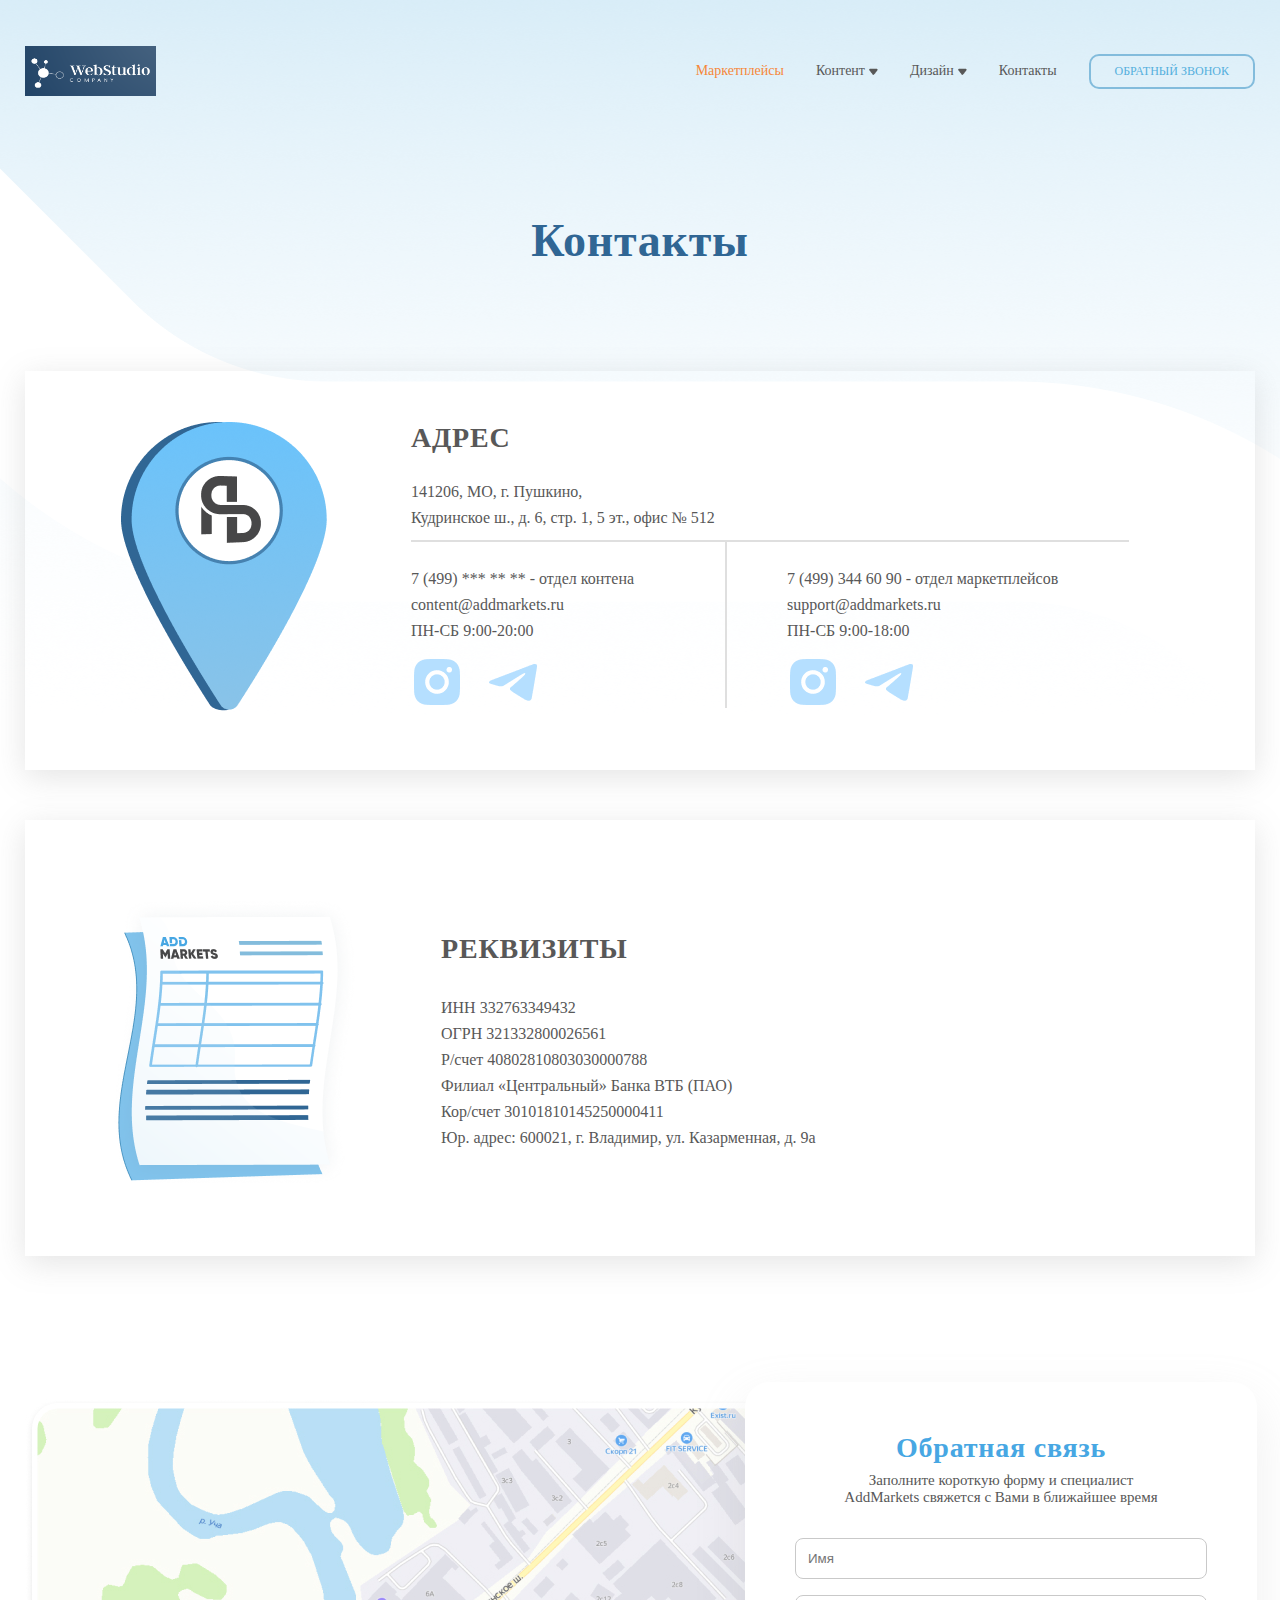
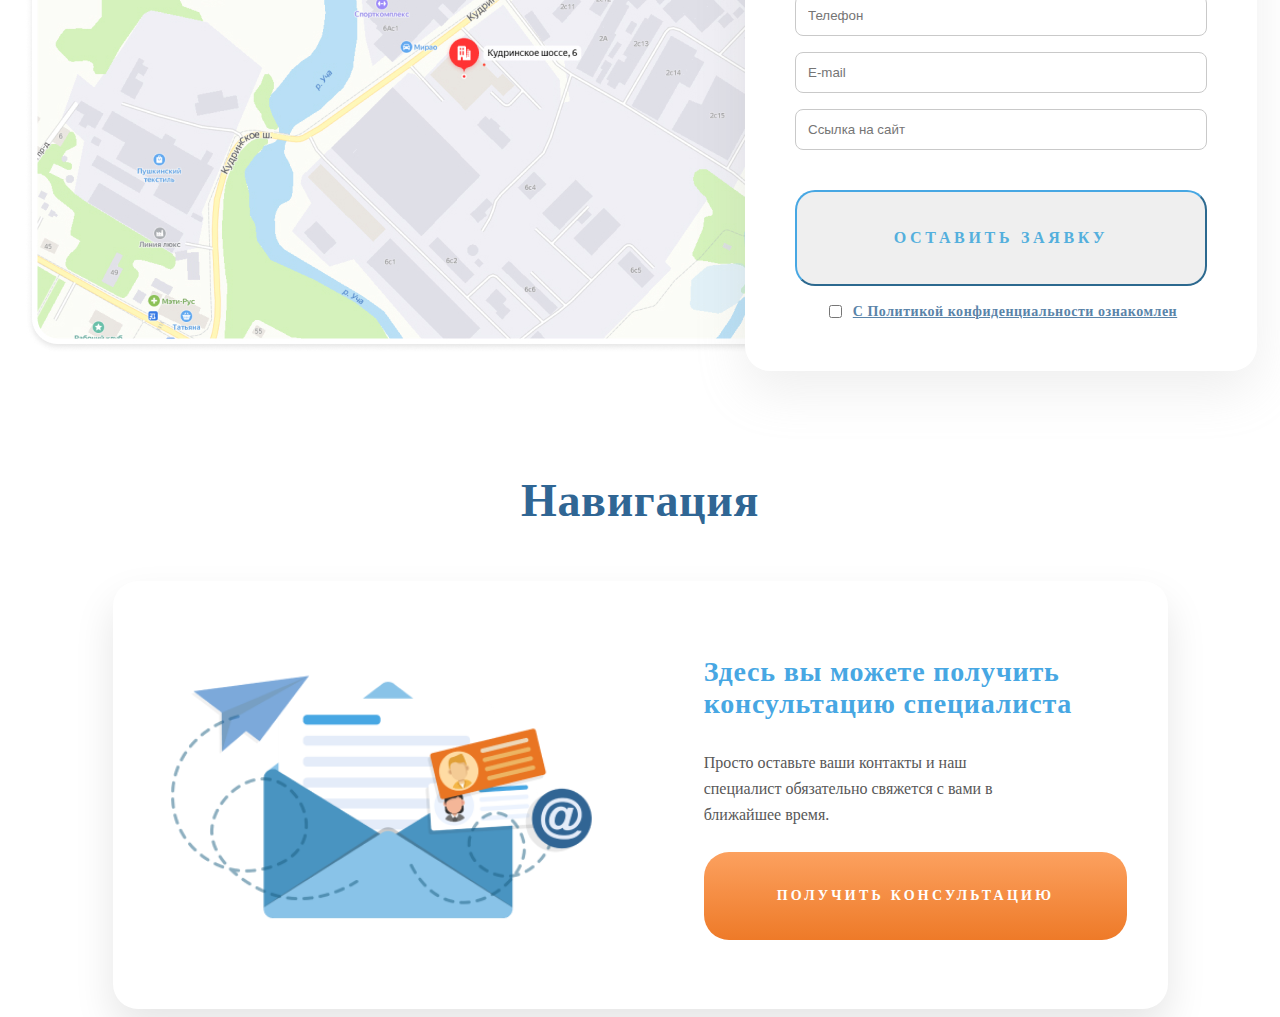
==== pages/contact.html @ 477e2f1d "contact" ====
<!DOCTYPE html>
<html lang="en">
<head>
    <meta charset="UTF-8">
    <meta name="viewport" content="width=device-width, initial-scale=1.0">
    <title>Document</title>
    <link rel="stylesheet" href="../css/contact.css">
</head>
<body>
    <header class="header">
        <div class="container contact-box">
            <a href="../index.html"><img src="../images/webstudio.png" alt="" class="contact-photo"></a>
            <nav class="contact-nav">
                <ul class="contact-link">
                    <li><a href="" class="contact-caption">Маркетплейсы</a></li>
                    <li class="contact-item"><a href="" class="contact-text">Контент</a><img src="../images/cont.png" alt=""></li>
                    <li class="contact-item"><a href="" class="contact-text">Дизайн</a><img src="../images/cont.png" alt=""></li>
                    <li><a href="" class="contact-text">Контакты</a></li>
                    <li><a href="" class="contact-button">ОБРАТНЫЙ ЗВОНОК</a></li>
                </ul>
            </nav>
        </div>
    </header>
    <main>
        <section class="section-address">
            <div class="container">
                <h1 class="address">Контакты</h1>
                <div class="address-box">
                    <div>
                    <img src="../images/location.png" alt="">
                    </div>
                    <div>
                    <ul class="address-li">
                        <li><h2 class="address-text">АДРЕС</h2></li>
                        <li><p class="address-caption">141206, МО, г. Пушкино,</p></li>
                        <li><p class="address-caption">Кудринское ш., д. 6, стр. 1, 5 эт., офис № 512</p></li>
                    </ul>
                    <ul class="address-cont">
                        <li class="address-time"><p class="address-number">7 (499) *** ** ** - отдел контена
                            content@addmarkets.ru <br>
                            ПН-СБ 9:00-20:00</p>
                            <div>
                                <ul class="list-img">
                                    <li><img src="../images/inst.png" alt="" class="address-image"></li>
                                    <li><img src="../images/icontelegram.png" alt="" class="address-image"></li>
                                </ul>
                            </div>
                        </li>
                        <li class="address-itemi">
                            <p class="address-numb">7 (499) 344 60 90 - отдел маркетплейсов
                                support@addmarkets.ru <br>
                                ПН-СБ 9:00-18:00
                                </p>
                                <ul class="list-img">
                                    <li><img src="../images/inst.png" alt="" class="address-image"></li>
                                    <li><img src="../images/icontelegram.png" alt="" class="address-image"></li>
                                </ul>
                        </li>
                    </ul>
                </div>
                </div>
                <div class="address-king">
                    <div>
                    <img src="../images/markets.png" alt="">
                    </div>
                    <div class="address-texts">
                    <h3 class="address-rec">РЕКВИЗИТЫ</h3>
                    <ul>
                        <li>
                            <p class="address-tt">ИНН 332763349432
                            </p>
                        </li>
                        <li>
                            <p class="address-tt">ОГРН 321332800026561
                            </p>
                        </li>
                        <li>
                            <p class="address-tt">Р/счет 40802810803030000788
                            </p>
                        </li>
                        <li>
                            <p class="address-tt">Филиал «Центральный» Банка ВТБ (ПАО)
                            </p>
                        </li>
                        <li>
                            <p class="address-tt">Кор/счет 30101810145250000411
                            </p>
                        </li>
                        <li>
                            <p class="address-tt">Юр. адрес: 600021, г. Владимир, ул. Казарменная, д. 9а</p>
                        </li>
                    </ul>
                </div>
                </div>
                <div class="boxes">
                <div>
                    <img src="../images/map.jpg" alt="">
                </div>
                <div>
                    <div class="backdrop">
                        <h2 class="text-form">Обратная связь</h2>
                        <p class="form-caption">Заполните короткую форму и специалист 
                            AddMarkets свяжется с Вами в ближайшее время</p>
                            <form class="form">
                        <input type="text" id="name" class="address-modal" placeholder="Имя" required>
                        <input type="tell" id="tell" class="address-modal" placeholder="Телефон" required>
                        <input type="email" id="email" class="address-modal" placeholder="E-mail" required>
                        <input type="text" id="text" class="address-modal" placeholder="Ссылка на сайт" required>
                        <button type="submit" class="button">ОСТАВИТЬ ЗАЯВКУ</button>
                    </form>
                        <label class="label-wrapper">
                            <input type="checkbox"  class="input-box" required>
                            <span class="text-checked">С Политикой конфиденциальности ознакомлен</span>
                          </label>
                    </div>
                </div>
            </div>
        </div>
        </section>
        <section class="section-navigation">
            <div class="container">
                <h3 class="navigation-text">Навигация</h3>
                <div class="navig-box">
                    <div>
                    <img src="../images/letters.png" alt="" class="nav-image">
                    </div>
                <div class="navigat-box">
                    <p class="nav-capt">Здесь вы можете
                        получить консультацию специалиста</p>
                    <p class="nav-desc">Просто оставьте ваши контакты и наш 
                        специалист обязательно свяжется
                        с вами в ближайшее время.</p>
                        <button type="button" class="nav-button">ПОЛУЧИТЬ КОНСУЛЬТАЦИЮ</button>
                    </div>
                </div>
            </div>
        </section>
    </main>
</body>
</html>
---- css/contact.css ----
.container {
    width: 1230px;
    margin-right: auto;
    margin-left: auto;
    padding-left: 15px;
    padding-right: 15px;
  }

  address {
    font-style: normal;
  }
  
  ul {
    list-style: none;
  }
  
  a {
    text-decoration: none;
  }
  
  img {
    display: block;
  }
  
  h1, h2, h3, p, ul {
    margin: 0;
    padding: 0;
  }
  

  body {
    font-family: "";
    color: var(--head-text);
    background-image: url(../images/linear.png), url(../images/gradient.png);
    background-repeat: no-repeat;
    background-position: top, top;
    background-size: cover, ;
}

.header {
    padding-top: 38px;
    padding-bottom: 115px;
}

.contact-box {
    display: flex;
    align-items: center;
}

.contact-nav {
    margin-left: auto;
}

.contact-photo {
    width: 131px;
    height: 50px;
}

.contact-link {
    display: flex;
    gap: 32px;
    align-items: center;
    margin-left: auto;

}

.contact-item {
    display: flex;
    align-items: center;
    gap: 4px;

}

.contact-caption {
    color: #F68738;
    font-family: Montserrat;
    font-size: 14px;
    font-style: normal;
    font-weight: 500;
    line-height: 20px; /* 142.857% */
}

.contact-text {
    color: #585858;
    font-family: Montserrat;
    font-size: 14px;
    font-style: normal;
    font-weight: 500;
    line-height: 20px; /* 142.857% */
}

.contact-button {
    border-radius: 10px;
    border: 2px solid var(--Primary-Light-blue, #83BCDC);
    display: flex;
    padding: 8px 24px;
    justify-content: center;
    align-items: center;
    color: #54AFDD;
    font-family: Montserrat;
    font-size: 12px;
    font-style: normal;
    font-weight: 500;
    line-height: normal;
}

.section-address {

}

.address {
    text-align: center;
    color: var(--Primary-Dark-blue, #306694);
    font-family: Montserrat;
    font-size: 46px;
    font-style: normal;
    font-weight: 700;
    line-height: 60px; /* 130.435% */
    letter-spacing: 0.69px;
    margin-bottom: 100px;
}

.address-box {
    display: flex;
    gap: 84px;
    margin-bottom: 50px;
    padding-left: 96px;
    padding-top: 51px;
    padding-bottom: 59px;
    padding-right: 97px;
    flex-shrink: 0;
    fill: #FFF;
    box-shadow: 0px 7px 30px rgba(121, 121, 121, 0.20);
}

.address-info {
    display: flex;
}

.address-li {
    
    padding-bottom: 9px;
    border-bottom: 2px solid #DFDFDF;
}

.address-text {
    color: #585858;
    margin-bottom: 25px;
    font-family: Montserrat;
    font-size: 28px;
    font-style: normal;
    font-weight: 700;
    line-height: 32px; /* 114.286% */
    letter-spacing: 0.8px;
}

.address-caption {
    color: #585858;
    font-family: Montserrat;
    font-size: 16px;
    font-style: normal;
    font-weight: 500;
    line-height: 26px; /* 162.5% */
}

.address-cont {
    display: flex;
}

.address-time {
    padding-top: 24px;
    padding-right: 60px;
    border-right: 2px solid #DFDFDF;
}



.address-number {
    color: #585858;
    width: 254px;
    height: 78px;
    font-family: Montserrat;
    font-size: 16px;
    font-style: normal;
    font-weight: 500;
    line-height: 26px; /* 162.5% */
}

.list-img {
    margin-top: 12px;
    display: flex;
    align-items: center;
    gap: 24px;
}

.address-itemi {
    padding-left: 60px;
    padding-top: 24px
}

.address-numb {
    color: #585858;

    /* Desktop 1920-1440/Text 1 */
    font-family: Montserrat;
    font-size: 16px;
    font-style: normal;
    font-weight: 500;
    line-height: 26px; /* 162.5% */
    width: 342px;
    height: 78px;
}

.address-king {
    display: flex;
    align-items: center;
    box-shadow: 0px 7px 30px rgba(121, 121, 121, 0.20);
    padding-left: 85px;
    padding-top: 76px;
    padding-bottom: 68px;
    padding-right: 355px;
    margin-bottom: 126px;
}

.address-texts {
    margin-left: 82px;
}

.address-rec {
    width: 198px;
    height: 37.943px;
    flex-shrink: 0;
    color: #585858;

    /* Desktop 1920-1440/Heading 3 */
    font-family: Montserrat;
    font-size: 28px;
    font-style: normal;
    font-weight: 700;
    line-height: 32px; /* 114.286% */
    letter-spacing: 0.8px;
    margin-bottom: 24px;
}


.address-tt {
    color: #585858;

    /* Desktop 1920-1440/Text 1 */
    font-family: Montserrat;
    font-size: 16px;
    font-style: normal;
    font-weight: 500;
    line-height: 26px; /* 162.5% */
}

.boxes {
    display: flex;
    align-items: center;
    
}

.backdrop {
    width: 412px;
    padding: 50px;
    border-radius: 25px;
    background: #FFF;
    box-shadow: 0px 20px 50px 0px rgba(176, 176, 176, 0.20);
    margin-left: -142px;
}

.text-form {
    margin-left: auto;
    margin-right: auto;
    width: 260px;
    color: #47A7E3;

    /* Desktop 1920-1440/Heading 3 */
    font-family: Montserrat;
    font-size: 28px;
    font-style: normal;
    font-weight: 700;
    line-height: 32px; /* 114.286% */
    letter-spacing: 0.8px;
text-align: center;
    margin-bottom: 8px;
}

.form-caption {
    margin-left: auto;
    margin-right: auto;
    margin-bottom: 32px;
    color: #585858;
    text-align: center;
    
    /* Desktop 1920-1440/Text 3 */
    font-family: Montserrat;
    font-size: 15px;
    width: 316px;
    font-style: normal;
    font-weight: 500;
    line-height: normal;
}

.form {
    display: flex;
    width: 394px;
    flex-direction: column;
    align-items: flex-start;
    gap: 16px;
    
}

.address-modal {
    width: 394px;
    display: flex;
    padding: 12px 4px 12px 12px;
    align-items: flex-start;
    gap: 10px;
    align-self: stretch;
    border-radius: 8px;
    border: 1px solid var(--Grayscale-Light, #C9C9C9);
}

.button {
    color: #54AFDD;
    text-align: center;
    font-family: Montserrat;
    font-size: 16px;
    font-style: normal;
    font-weight: 600;
    line-height: normal;
    letter-spacing: 3.68px;
    border-radius: 20px;
    border-color:  #47A7E3;
    padding: 37px 88px;
    margin-top: 24px;
    width: 412px;
    
}

.text-checked {
    color: #5A84A9;
    font-family: Montserrat;
    font-size: 14px;
    font-style: normal;
    font-weight: 600;
    line-height: normal;
    letter-spacing: 0.525px;
    text-decoration-line: underline;
}

.label-wrapper {
    display: flex;
    align-items: center;
    gap: 8px;
    margin-top: 16px;
    justify-content: center;
}

.section-navigation {
    padding-top: 100px;
}

.navigation-text {
    color: var(--Primary-Dark-blue, #306694);

    /* Desktop 1920-1440/Heading 1 */
    font-family: Montserrat;
    font-size: 46px;
    font-style: normal;
    font-weight: 700;
    line-height: 60px; /* 130.435% */
    letter-spacing: 0.69px;
    text-align: center;
    margin-bottom: 50px;
}

.navig-box {
    margin-right: auto;
    margin-left: auto;
    padding-left: 40px;
    padding-right: 40px;
    display: flex;
    width: 975px;
    height: 428px;
    flex-shrink: 0;
    border-radius: 25px;
    background: #FFF;
    box-shadow: 0px 20px 40px rgba(0, 0, 0, 0.1);
}

.nav-image {
    height: 300px;
    margin-top: 70px;

}

.navigat-box {
    margin-left: 90px;
    margin-top: 75px;
}

.nav-capt {
    width: 421px;
    color: #47A7E3;
    font-family: Montserrat;
    font-size: 28px;
    font-style: normal;
    font-weight: 700;
    line-height: 32px; /* 114.286% */
    letter-spacing: 0.8px;
}

.nav-desc {
    color: #585858;

    /* Desktop 1920-1440/Text 1 */
    font-family: Montserrat;
    font-size: 16px;
    font-style: normal;
    font-weight: 500;
    line-height: 26px; /* 162.5% */
    width: 330px;
    margin-bottom: 24px;
    margin-top: 30px;
}

.nav-button {
    color: #FFF;
    text-align: center;
    font-family: Montserrat;
    font-size: 14px;
    font-style: normal;
    font-weight: 600;
    line-height: normal;
    letter-spacing: 3.22px;
    display: flex;
    padding: 36px 73px;
    justify-content: center;
    align-items: center;
    gap: 10px;
    border: none;
    flex-shrink: 0;
    border-radius: 25px;
    background: linear-gradient(180deg, #FFA96B -21.43%, #EE7A28 100%);
}
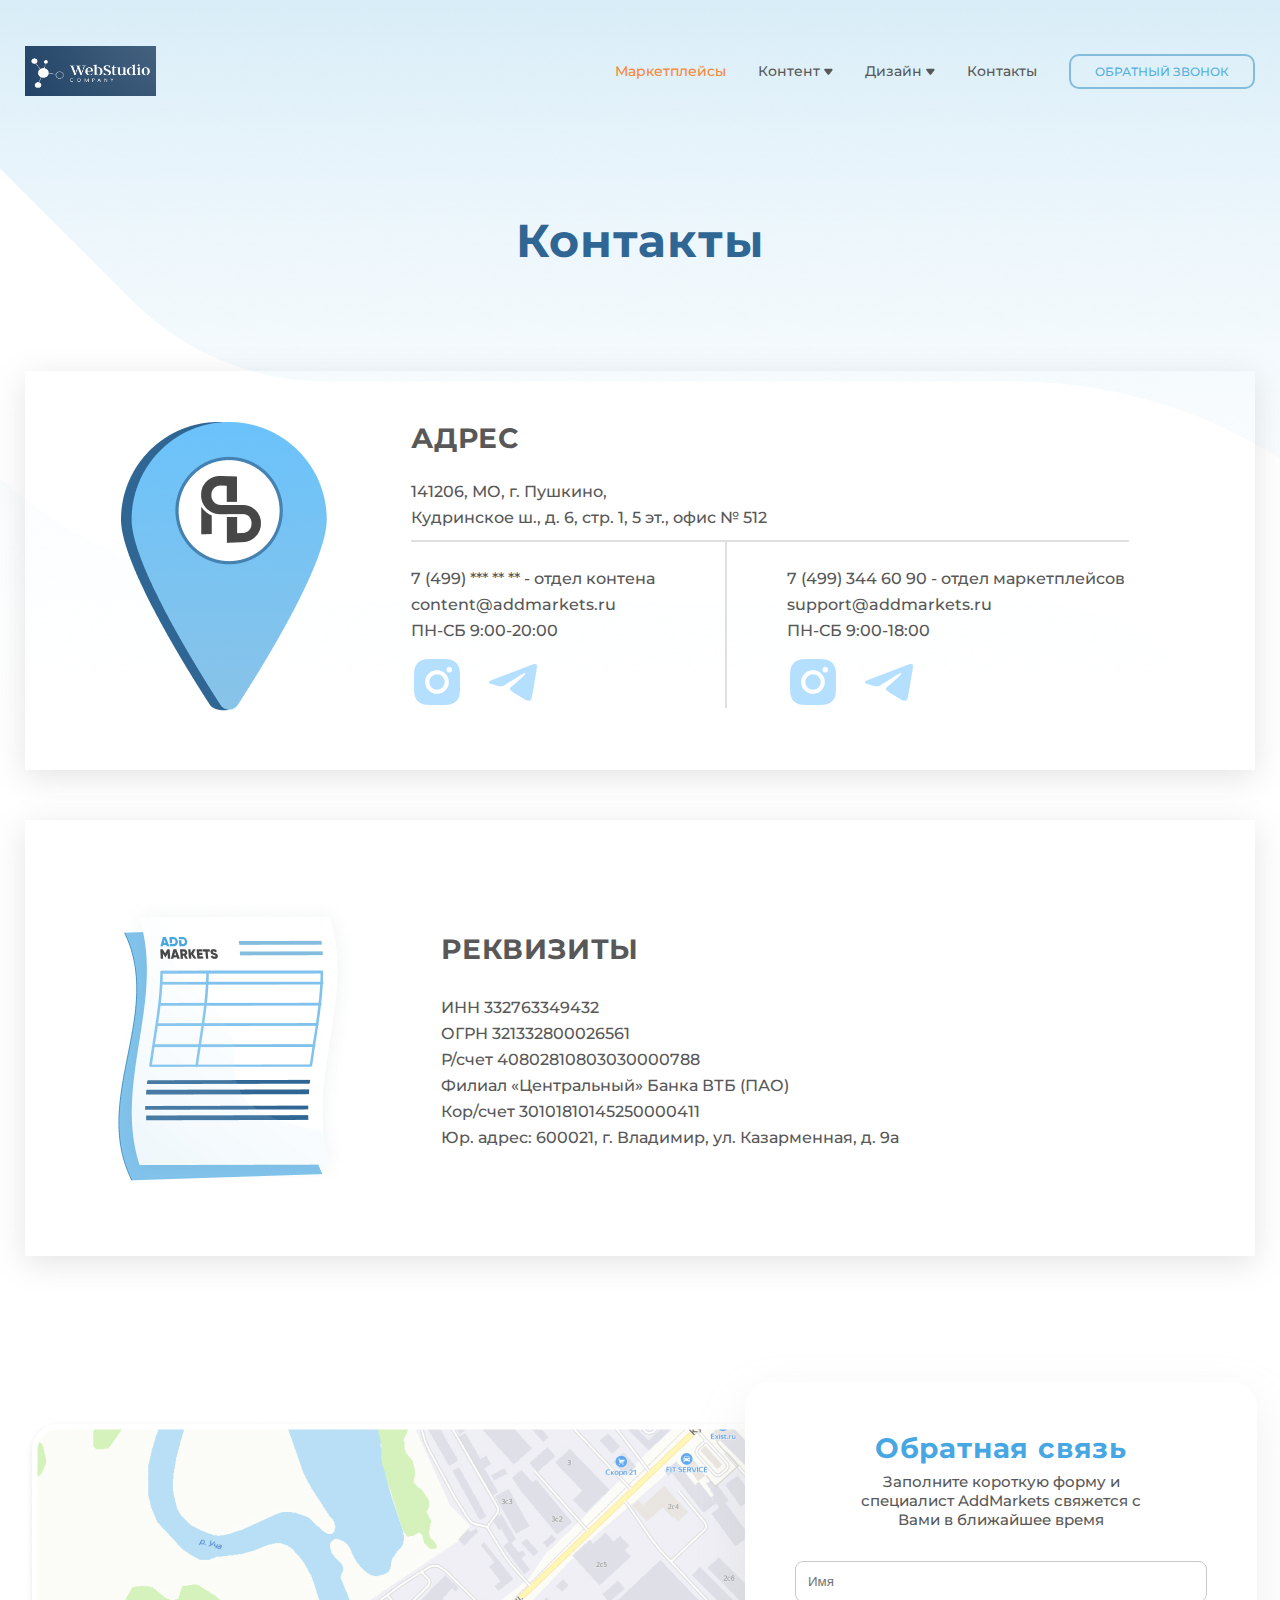
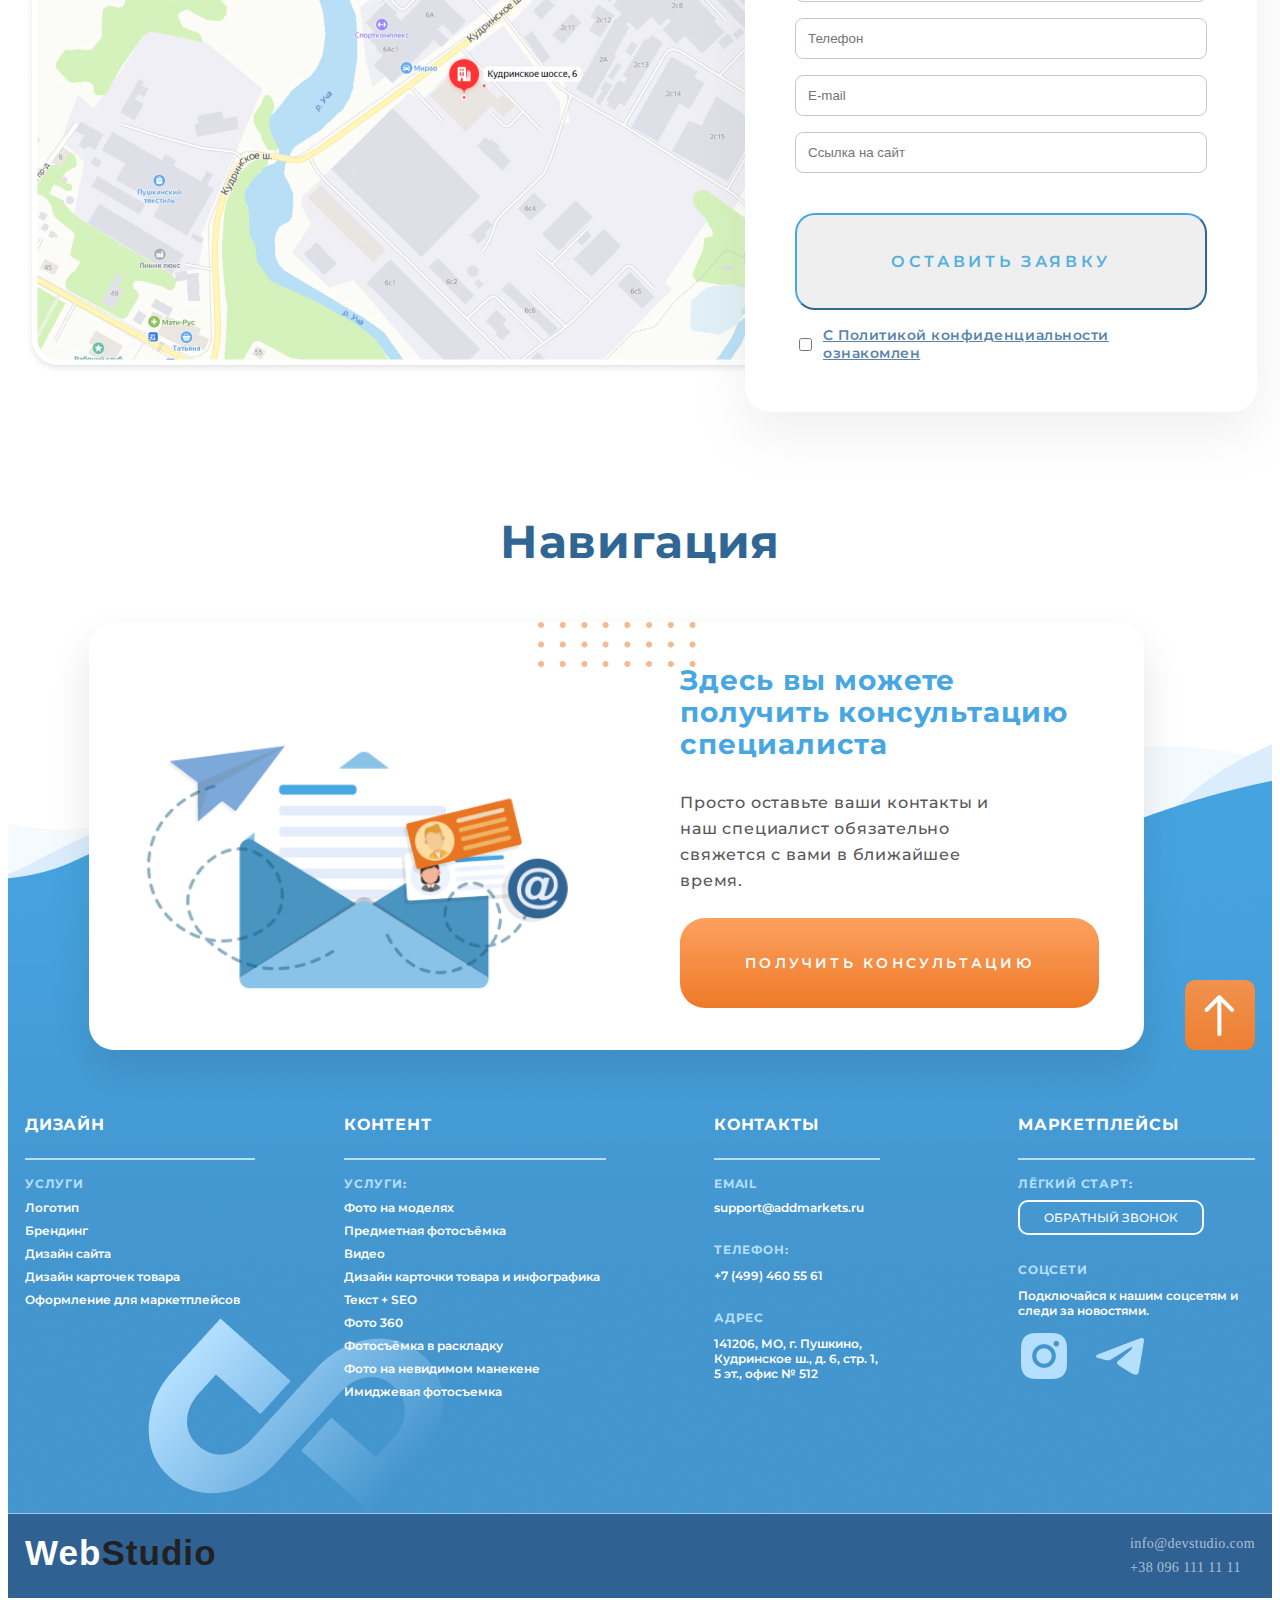
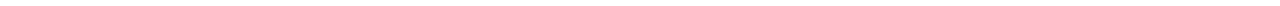
==== commit 81a929ab: "vv" ====
--- a/pages/contact.html
+++ b/pages/contact.html
@@ -4,6 +4,9 @@
     <meta charset="UTF-8">
     <meta name="viewport" content="width=device-width, initial-scale=1.0">
     <title>Document</title>
+    <link rel="preconnect" href="https://fonts.googleapis.com">
+<link rel="preconnect" href="https://fonts.gstatic.com" crossorigin>
+<link href="https://fonts.googleapis.com/css2?family=DM+Serif+Display:ital@0;1&family=Inter:wght@100..900&family=Jost:ital,wght@0,100..900;1,100..900&family=Montserrat:ital,wght@0,100..900;1,100..900&display=swap" rel="stylesheet">
     <link rel="stylesheet" href="../css/contact.css">
 </head>
 <body>
@@ -120,12 +123,13 @@
         <section class="section-navigation">
             <div class="container">
                 <h3 class="navigation-text">Навигация</h3>
+                <div class="navigator-boss">
                 <div class="navig-box">
                     <div>
                     <img src="../images/letters.png" alt="" class="nav-image">
                     </div>
                 <div class="navigat-box">
-                    <p class="nav-capt">Здесь вы можете
+                    <h2 class="nav-capt">Здесь вы можете
                         получить консультацию специалиста</p>
                     <p class="nav-desc">Просто оставьте ваши контакты и наш 
                         специалист обязательно свяжется
@@ -133,8 +137,82 @@
                         <button type="button" class="nav-button">ПОЛУЧИТЬ КОНСУЛЬТАЦИЮ</button>
                     </div>
                 </div>
+                <div class="nav-link">
+                <a href="#" ><img src="../images/lift.png" alt=""></a>
+                </div>
+            </div>
+                <ul class="navig-lists">
+                    <li class="item-lists">
+                        <p class="lists-item">ДИЗАЙН</p>
+                        <div class="l"></div>
+                        <p class="text-navig">УСЛУГИ</p>
+                        <div class="box-item">
+                        <p class="caption-navig">Логотип</p>
+                        <p class="caption-navig">Брендинг</p>
+                        <p class="caption-navig">Дизайн сайта</p>
+                        <p class="caption-navig">Дизайн карточек товара</p>
+                        <p class="caption-navig">Оформление для маркетплейсов</p>
+                        </div>
+                    </li>
+                    <li>
+                        <p class="lists-item">КОНТЕНТ</p>
+                        <div class="l"></div>
+                        <p class="text-navig">УСЛУГИ:</p>
+                        <div class="box-item">
+                        <p class="caption-navig">Фото на моделях</p>
+                        <p class="caption-navig">Предметная фотосъёмка</p>
+                        <p class="caption-navig">Видео</p>
+                        <p class="caption-navig">Дизайн карточки товара и инфографика</p>
+                        <p class="caption-navig">Текст + SEO</p>
+                        <p class="caption-navig">Фото 360</p>
+                        <p class="caption-navig">Фотосъёмка в раскладку</p>
+                        <p class="caption-navig">Фото на невидимом манекене</p>
+                        <p class="caption-navig">Имиджевая фотосъемка</p>
+                        </div>
+                    </li>
+                    <li class="lis-contact">
+                        <p class="lists-item">КОНТАКТЫ</p>
+                        <div class="l"></div>
+                        <p class="text-navig">EMAIL</p>
+                        <p class="caption-navig">support@addmarkets.ru</p>
+                        <p class="text-navigr">ТЕЛЕФОН:</p>
+                        <p class="caption-navig">+7 (499) 460 55 61</p>
+                        <p class="text-navigr">АДРЕС</p>
+                        <p class="caption-navigs">141206, МО, г. Пушкино,
+                            Кудринское ш., д. 6, стр. 1,
+                            5 эт., офис № 512
+                            </p>
+                    </li>
+                    <li>
+                        <p class="lists-item">МАРКЕТПЛЕЙСЫ</p>
+                        <div class="l"></div>
+                        <p class="text-navig">ЛЁГКИЙ СТАРТ:</p>
+                        <button type="button" class="buttton">ОБРАТНЫЙ ЗВОНОК</button>
+                        <p class="text-navigr">СОЦСЕТИ</p>
+                        <p class="caption-navig">Подключайся к нашим соцсетям
+                            и следи за новостями.</p>
+                                <ul class="list-navigation">
+                                    <li><img src="../images/inst.png" alt=""></li>
+                                    <li><img src="../images/icontelegram.png" alt=""></li>
+                                </ul>
+                    </li>
+                </ul>
             </div>
         </section>
+        <footer class="footer">
+            <div class="container box-footer">
+                <a href="/index.html" class="logos"><span class="logo-spann">Web</span><span class="studio">Studio</span></a>
+                <ul class="list-footer">
+                    <li>
+                        <p class="footer-text">info@devstudio.com</p>
+                    </li>
+                    <li>
+                        <p class="footer-text">+38 096 111 11 11</p>
+                    </li>
+                </ul>
+            </div>
+        </footer>
     </main>
+    <script src="../js/contact.js"></script>
 </body>
 </html>--- a/css/contact.css
+++ b/css/contact.css
@@ -4,6 +4,13 @@
     margin-left: auto;
     padding-left: 15px;
     padding-right: 15px;
+
+    transition: opacity 0.5s ease-in-out;
+  }
+
+  .container.element-show {
+    opacity: 1;
+    transition: opacity 0.5s;
   }
 
   address {
@@ -360,6 +367,14 @@
 
 .section-navigation {
     padding-top: 100px;
+    background-image:  url(../images/lodo.png), url(../images/seas.png);
+    background-position: bottom left 140px ,bottom;
+    background-repeat: no-repeat;
+    padding-bottom: 115px;
+}
+
+.navigator-boss {
+    display: flex;
 }
 
 .navigation-text {
@@ -377,8 +392,9 @@
 }
 
 .navig-box {
-    margin-right: auto;
+    align-items: center;
     margin-left: auto;
+    margin-bottom: 64px;
     padding-left: 40px;
     padding-right: 40px;
     display: flex;
@@ -388,7 +404,11 @@
     border-radius: 25px;
     background: #FFF;
     box-shadow: 0px 20px 40px rgba(0, 0, 0, 0.1);
-}
+    background-image: url(../images/points.png);
+    background-position: top;
+    background-repeat: no-repeat;
+}
+
 
 .nav-image {
     height: 300px;
@@ -398,7 +418,7 @@
 
 .navigat-box {
     margin-left: 90px;
-    margin-top: 75px;
+
 }
 
 .nav-capt {
@@ -436,7 +456,7 @@
     line-height: normal;
     letter-spacing: 3.22px;
     display: flex;
-    padding: 36px 73px;
+    padding: 36px 65px;
     justify-content: center;
     align-items: center;
     gap: 10px;
@@ -444,4 +464,196 @@
     flex-shrink: 0;
     border-radius: 25px;
     background: linear-gradient(180deg, #FFA96B -21.43%, #EE7A28 100%);
-}+}
+
+
+.nav-link {
+    margin-top: 358px;
+    margin-left: 41px;
+}
+
+.navig-lists {
+    display: flex;
+}
+
+.item-lists {
+    width: 230px;
+    margin-right: 89px;
+}
+
+.lis-contact {
+    margin-left: 108px;
+    margin-right: 138px;
+}
+
+.lists-item {
+    color: #FFF;
+
+    /* Desktop 1920-1440/Heading 5 */
+    font-family: Montserrat;
+    font-size: 16px;
+    font-style: normal;
+    font-weight: 700;
+    line-height: 22px; /* 137.5% */
+    letter-spacing: 0.8px;
+    margin-bottom: 22px;
+
+}
+
+.l {
+    border: 1px solid #B5DFFF;
+}
+
+.buttton {
+    color: var(--Grayscale-White, #FFF);
+
+    /* Desktop 1920-1440/Text 3 */
+    font-family: Montserrat;
+    font-size: 12px;
+    font-style: normal;
+    font-weight: 500;
+    line-height: normal;
+    display: inline-flex;
+    padding: 8px 24px;
+    justify-content: center;
+    align-items: center;
+    gap: 10px;
+    background-color: transparent;
+    border-radius: 10px;
+    border: 2px solid var(--Grayscale-White, #FFF);
+}
+
+.text-navig {
+    color: #B5DFFF;
+    margin-top: 16px;
+    margin-bottom: 8px;
+
+    /* Desktop 1920-1440/Heading 7 */
+    font-family: Montserrat;
+    font-size: 12px;
+    font-style: normal;
+    font-weight: 700;
+    line-height: 16px; /* 133.333% */
+    letter-spacing: 0.8px;
+}
+
+.text-navigr {
+    color: #B5DFFF;
+    margin-top: 27px;
+    margin-bottom: 10px;
+
+    /* Desktop 1920-1440/Heading 7 */
+    font-family: Montserrat;
+    font-size: 12px;
+    font-style: normal;
+    font-weight: 700;
+    line-height: 16px; /* 133.333% */
+    letter-spacing: 0.8px;
+}
+
+.box-item {
+    display: flex;
+    width: 394px;
+    flex-direction: column;
+    align-items: flex-start;
+    gap: 8px;
+    width: 262px;
+}
+
+.caption-navig {
+    color: #FFF;
+    font-family: Montserrat;
+    font-size: 12px;
+    font-style: normal;
+    font-weight: 600;
+    line-height: normal;
+}
+
+.caption-navigs {
+    width: 166px;
+    color: #FFF;
+    font-family: Montserrat;
+    font-size: 12px;
+    font-style: normal;
+    font-weight: 600;
+    line-height: normal;
+}
+
+.list-navigation {
+    display: flex;
+    align-items: center;
+    gap: 24px;
+    margin-top: 12px;
+}
+
+.footer {
+    background: #2F6192;
+    padding-top: 18px;
+    padding-bottom: 18px;
+}
+.box-footer {
+    display: flex
+}
+
+
+.logo-spann {
+    color: #ffffff;
+    animation: textColorChangee 3s infinite;
+  }
+  
+  @keyframes textColorChangee {
+    0% {
+      color: #ffffff;
+    }
+    50% {
+      color: #212121;
+    }
+    100% {
+      color: #ffffff;
+    }
+  }
+  .logos {
+
+    font-family: "Raleway", sans-serif;
+    font-weight: 700;
+    font-size: 35px;
+    line-height: 1.19;
+    letter-spacing: 0.03em;
+    color: #000000;
+    margin-right: 0px;
+    transition: margin-right 0.4s ease;
+    margin-right: 93px;
+  }
+  
+  @keyframes textColorChangee {
+    0% {
+      color: #ffffff;
+    }
+    50% {
+      color: #fbfdff;
+    }
+    100% {
+      color: #ffffff;
+    }
+  }
+
+  .studio {
+    animation: textColorChangee 3s infinite;
+    color: #212121;
+  }
+
+
+.list-footer {
+    margin-left: auto;
+}
+
+.footer-text {
+    color: rgba(255, 255, 255, 0.60);
+    font-family: Roboto;
+    font-size: 14px;
+    font-style: normal;
+    font-weight: 400;
+    line-height: 24px; /* 171.429% */
+    letter-spacing: 0.42px;
+}
+
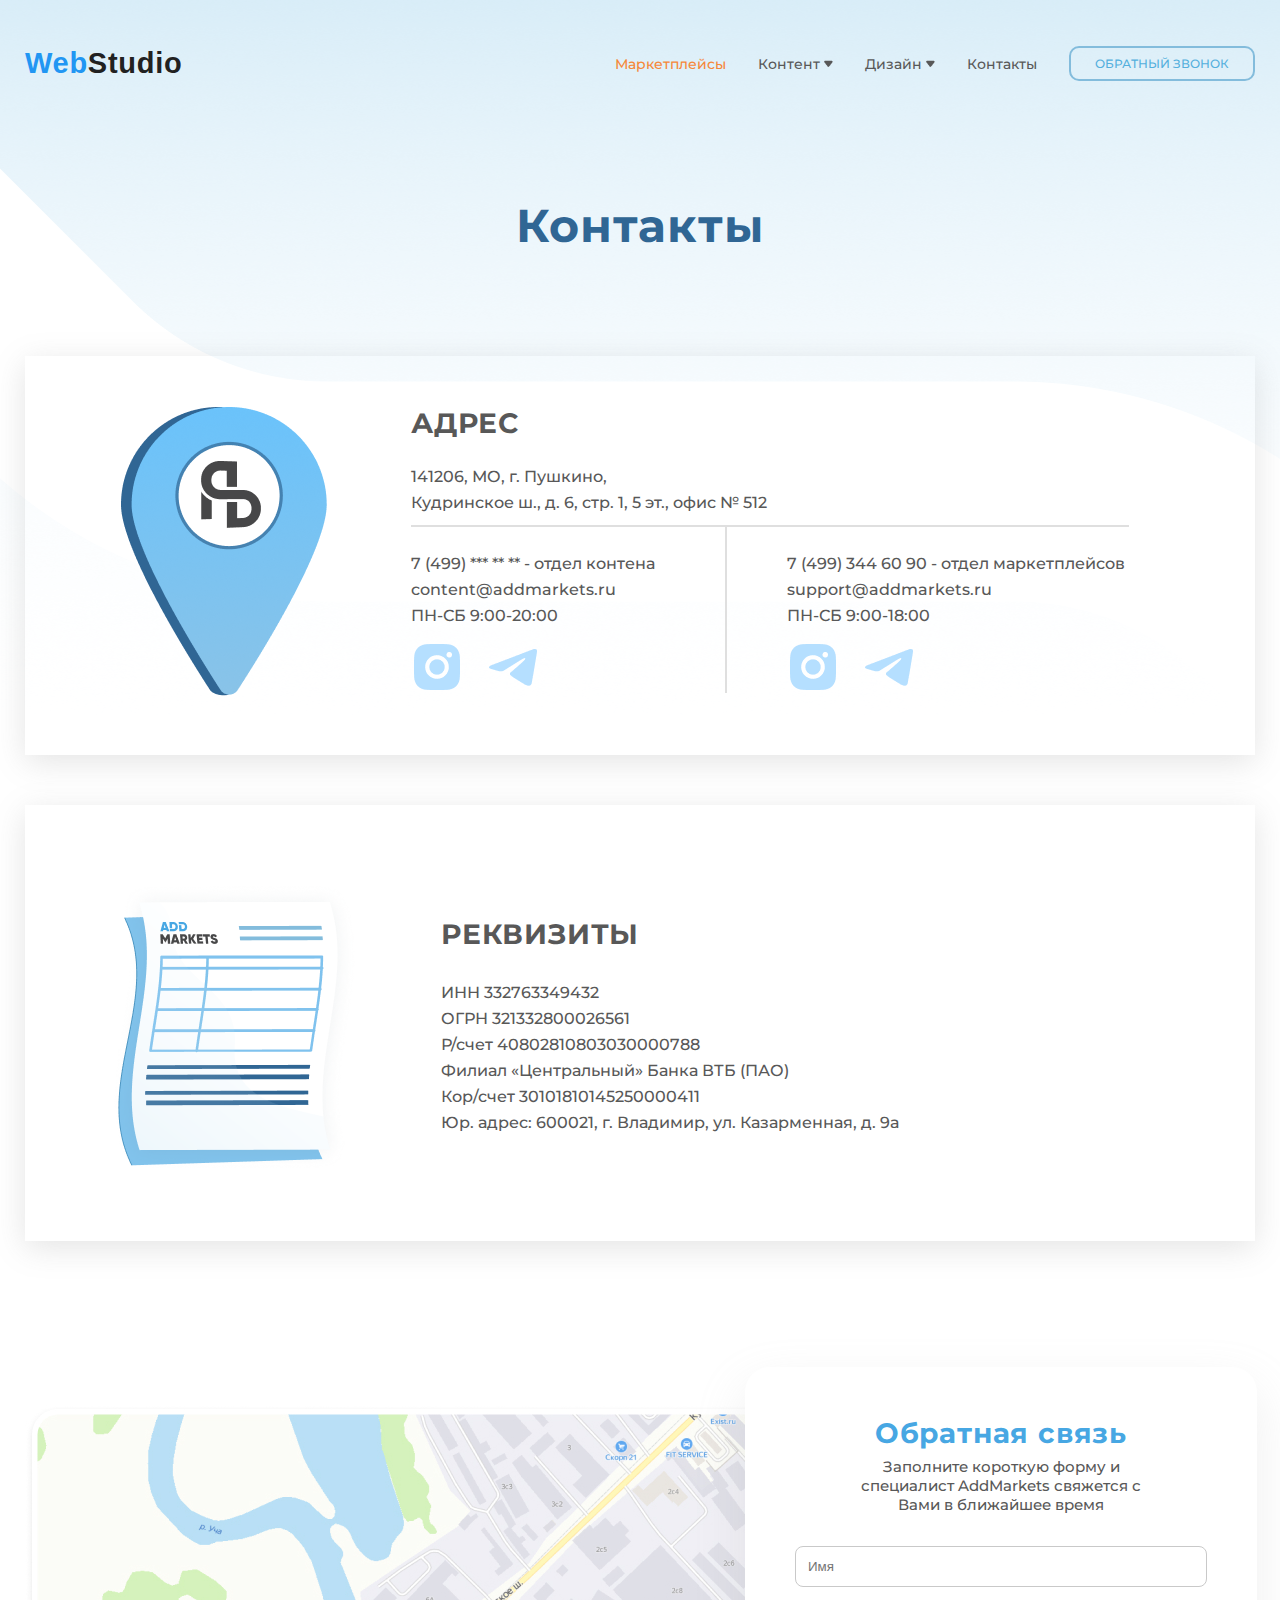
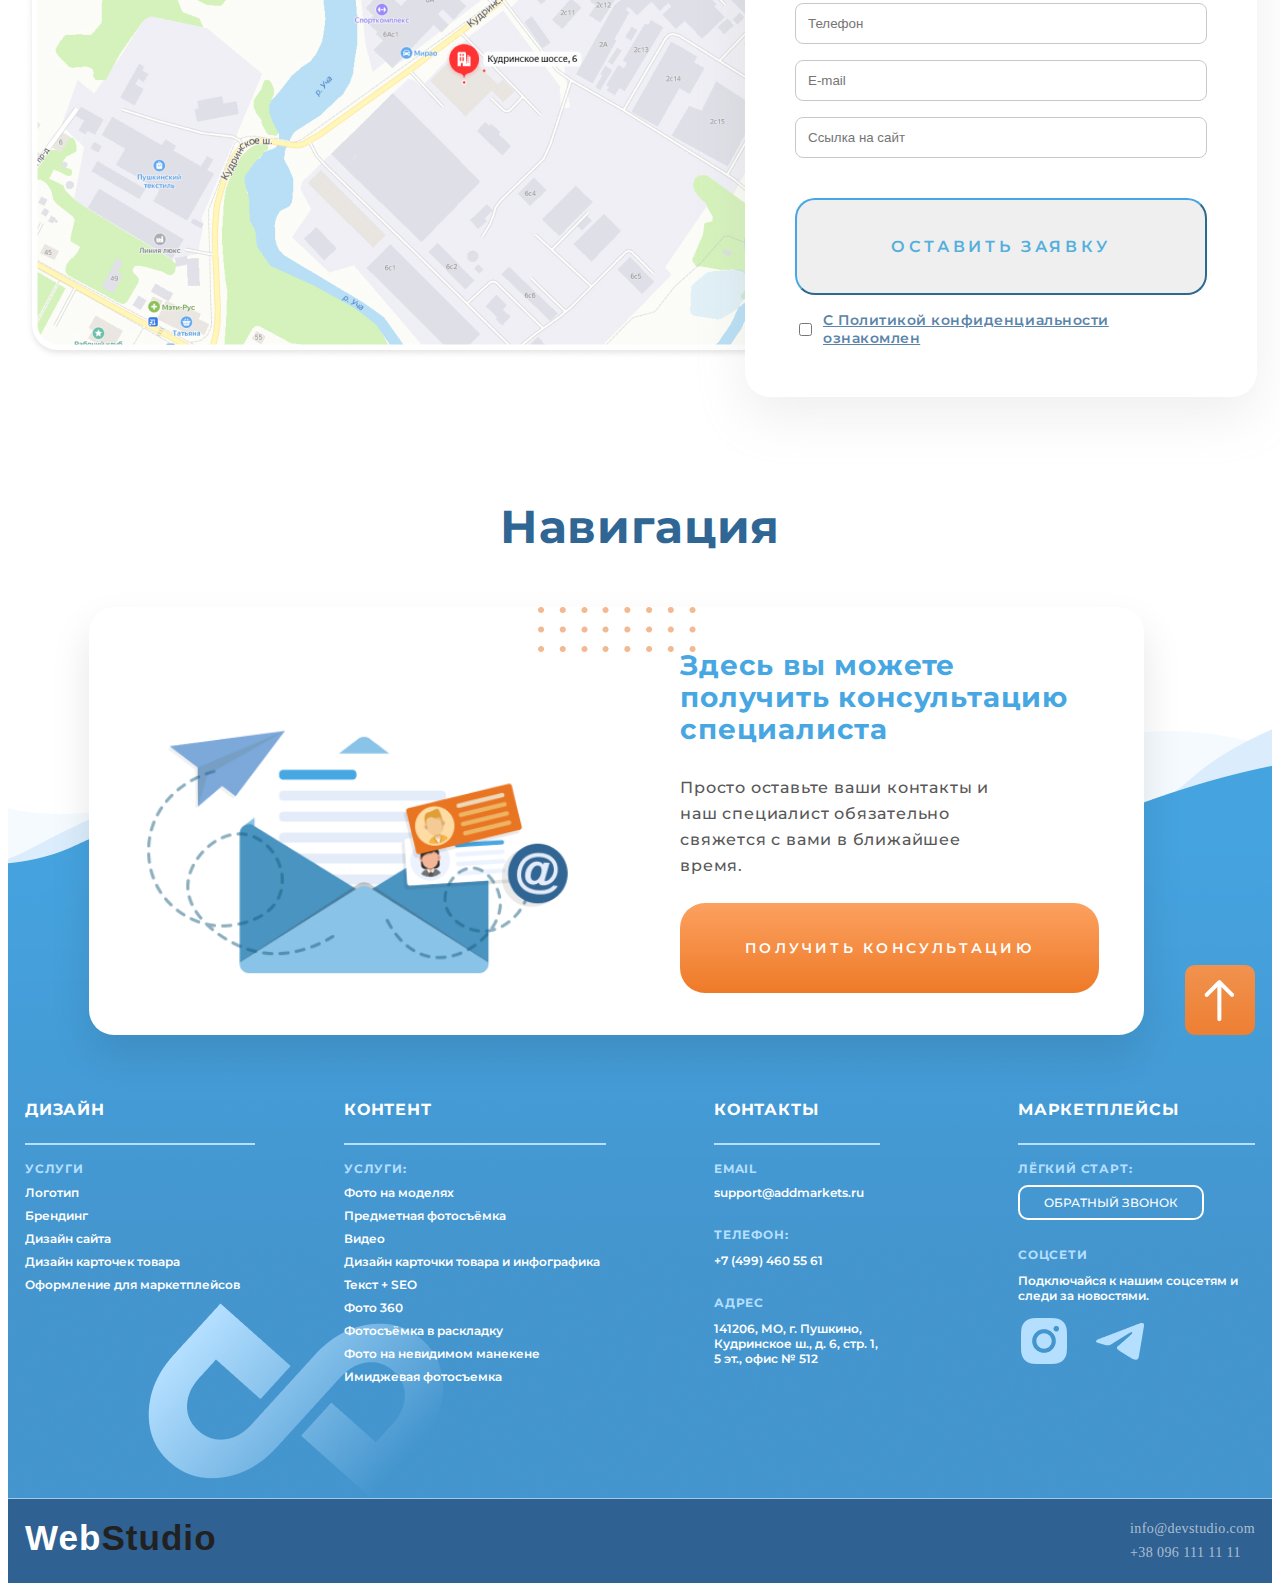
==== commit deeb326a: "portfolio" ====
--- a/pages/contact.html
+++ b/pages/contact.html
@@ -12,7 +12,7 @@
 <body>
     <header class="header">
         <div class="container contact-box">
-            <a href="../index.html"><img src="../images/webstudio.png" alt="" class="contact-photo"></a>
+            <a href="/index.html" class="header__logos"><span class="header__span">Web</span><span class="header__studio">Studio</span></a>
             <nav class="contact-nav">
                 <ul class="contact-link">
                     <li><a href="" class="contact-caption">Маркетплейсы</a></li>
--- a/css/contact.css
+++ b/css/contact.css
@@ -1,3 +1,6 @@
+
+
+
 .container {
     width: 1230px;
     margin-right: auto;
@@ -54,6 +57,34 @@
     align-items: center;
 }
 
+
+.header__logos {
+    font-family: "Raleway", sans-serif;
+    font-weight: 700;
+    font-size: 29px;
+    line-height: 1.19;
+    letter-spacing: 0.72px;
+    color: #000000;
+    transition: margin-right 0.4s ease;
+    margin-right: auto;
+
+
+}
+
+.header__span {
+    color: #2196F3;
+
+}
+
+.header__studio {
+    color: #212121;
+
+}
+
+
+
+
+
 .contact-nav {
     margin-left: auto;
 }
@@ -111,9 +142,7 @@
     line-height: normal;
 }
 
-.section-address {
-
-}
+
 
 .address {
     text-align: center;
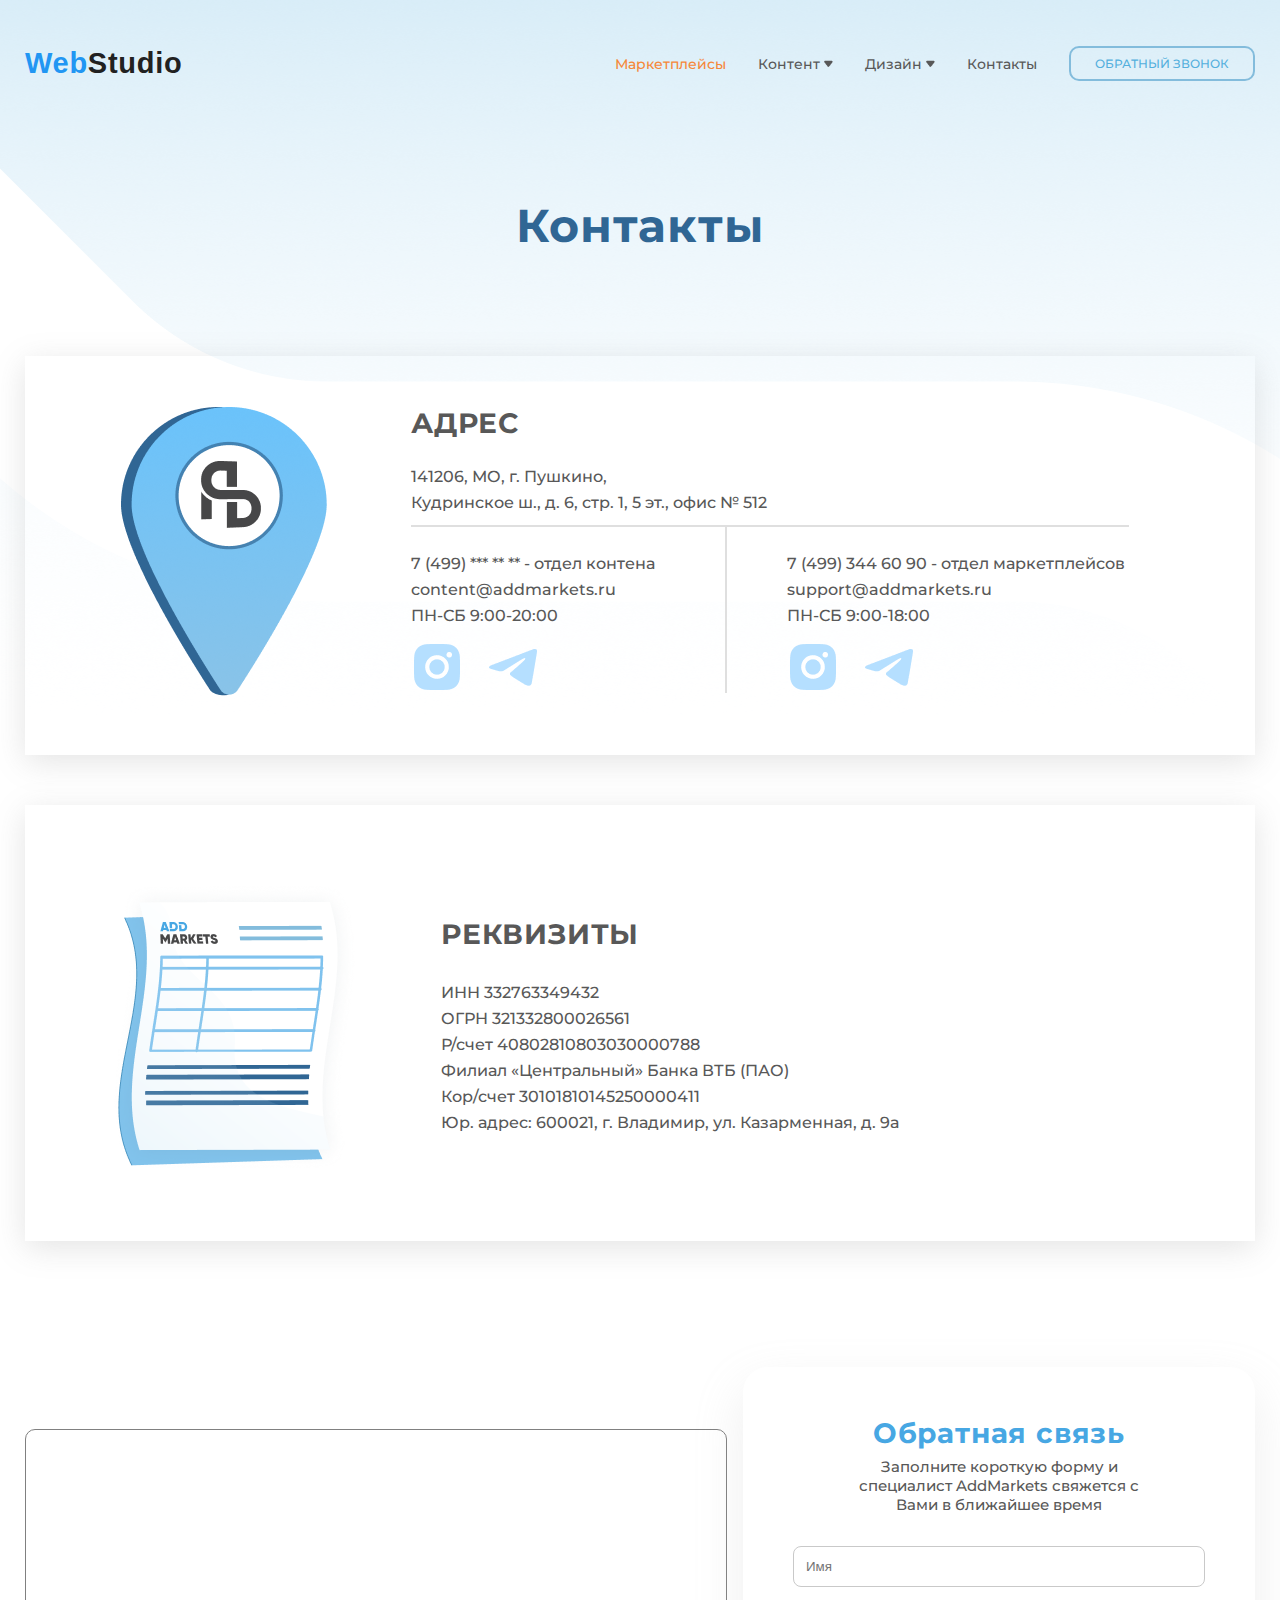
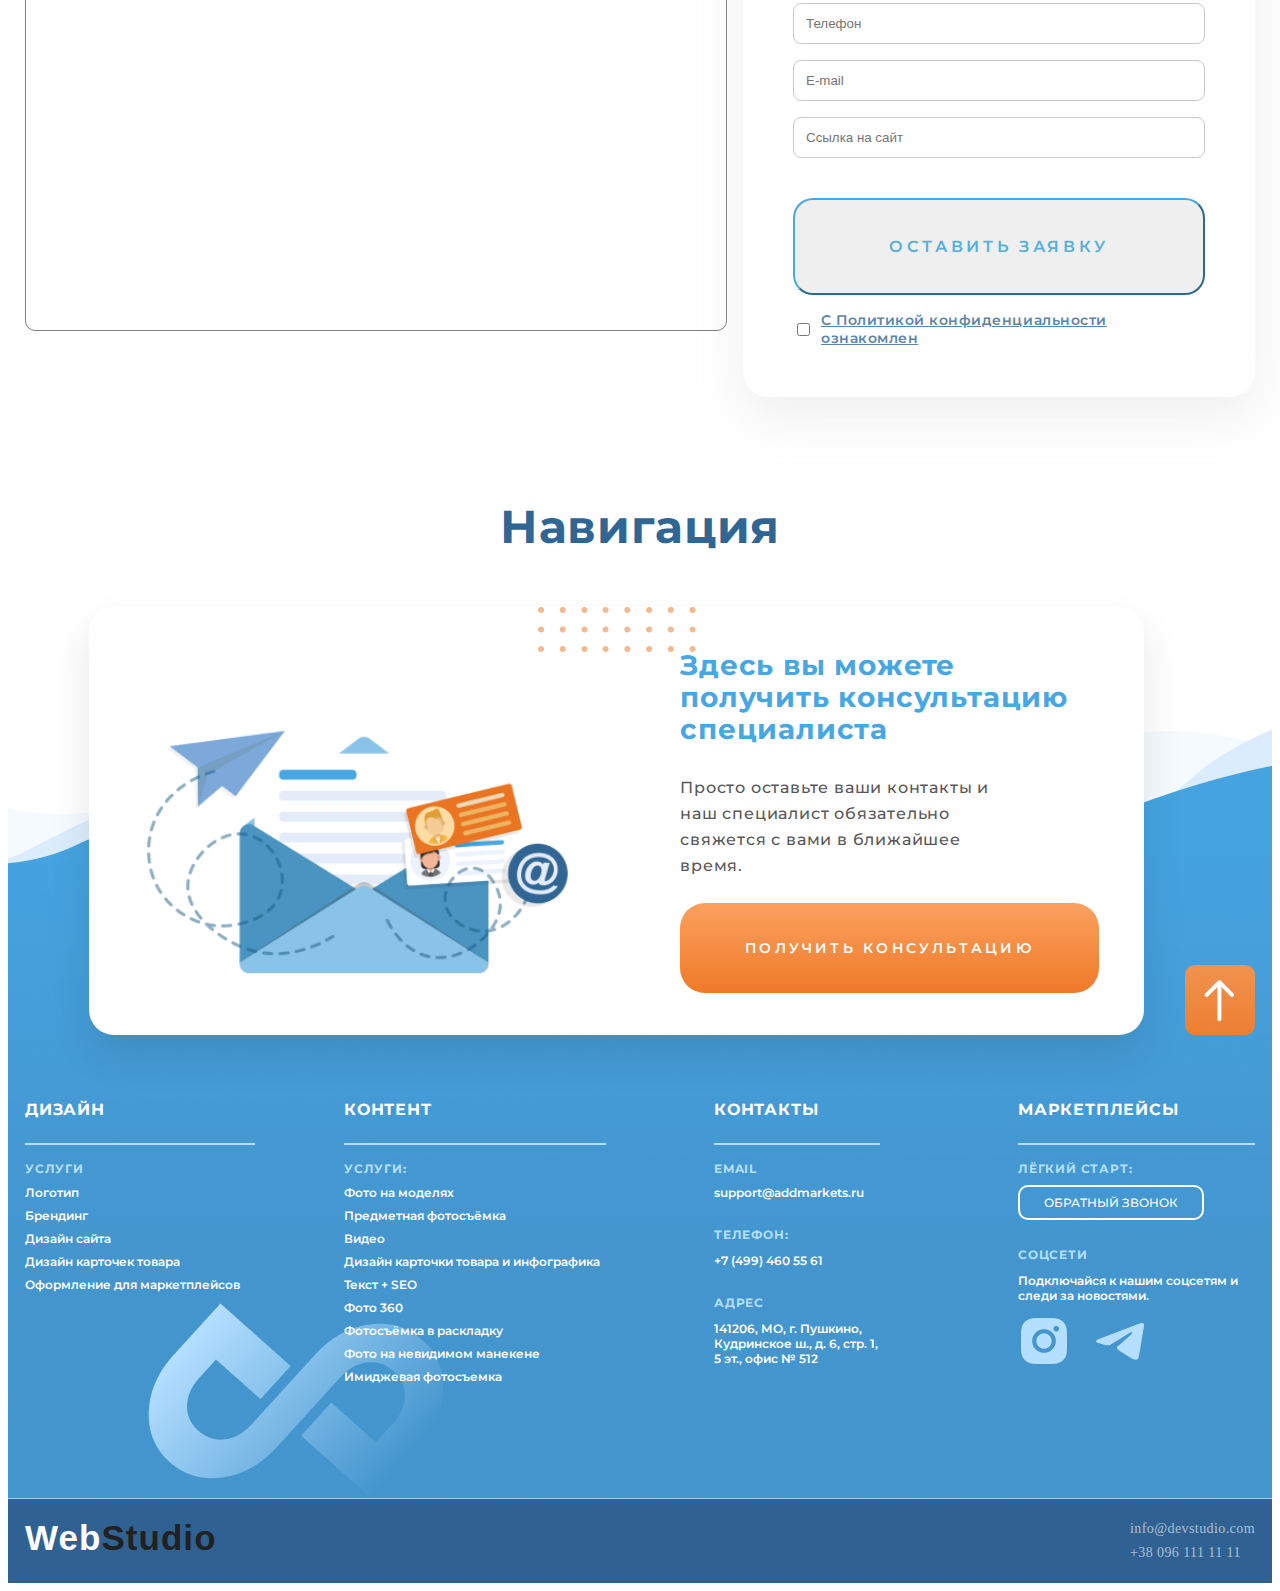
==== commit a25392bb: "p" ====
--- a/pages/contact.html
+++ b/pages/contact.html
@@ -97,7 +97,7 @@
                 </div>
                 <div class="boxes">
                 <div>
-                    <img src="../images/map.jpg" alt="">
+                    <iframe src="https://www.google.com/maps/embed?pb=!1m18!1m12!1m3!1d2541.779267829435!2d30.535810875246252!3d50.426584089083626!2m3!1f0!2f0!3f0!3m2!1i1024!2i768!4f13.1!3m3!1m2!1s0x40d4cf0e033ecbe9%3A0x57a4dffefec77da0!2z0LHRg9C70YzQstCw0YAg0JvQtdGB0ZYg0KPQutGA0LDRl9C90LrQuCwgMjYsINCa0LjRl9CyLCAwMjAwMA!5e0!3m2!1suk!2sua!4v1730820969132!5m2!1suk!2sua" allowfullscreen="" loading="lazy" referrerpolicy="no-referrer-when-downgrade" class="contacts__map" data-aos="flip-left"></iframe>
                 </div>
                 <div>
                     <div class="backdrop">
--- a/css/contact.css
+++ b/css/contact.css
@@ -1,4 +1,11 @@
 
+:root {
+    --background-color: #FFF;
+}
+
+.darkstyle {
+    --background-color: black;
+}
 
 
 .container {
@@ -81,7 +88,12 @@
 
 }
 
-
+.contacts__map {
+    width: 700px;
+    height: 500px;
+    border-radius: 10px;
+    border: 1px solid gray;
+}
 
 
 
@@ -297,12 +309,13 @@
 }
 
 .backdrop {
+    margin-left: 16px;
     width: 412px;
     padding: 50px;
     border-radius: 25px;
     background: #FFF;
     box-shadow: 0px 20px 50px 0px rgba(176, 176, 176, 0.20);
-    margin-left: -142px;
+
 }
 
 .text-form {
